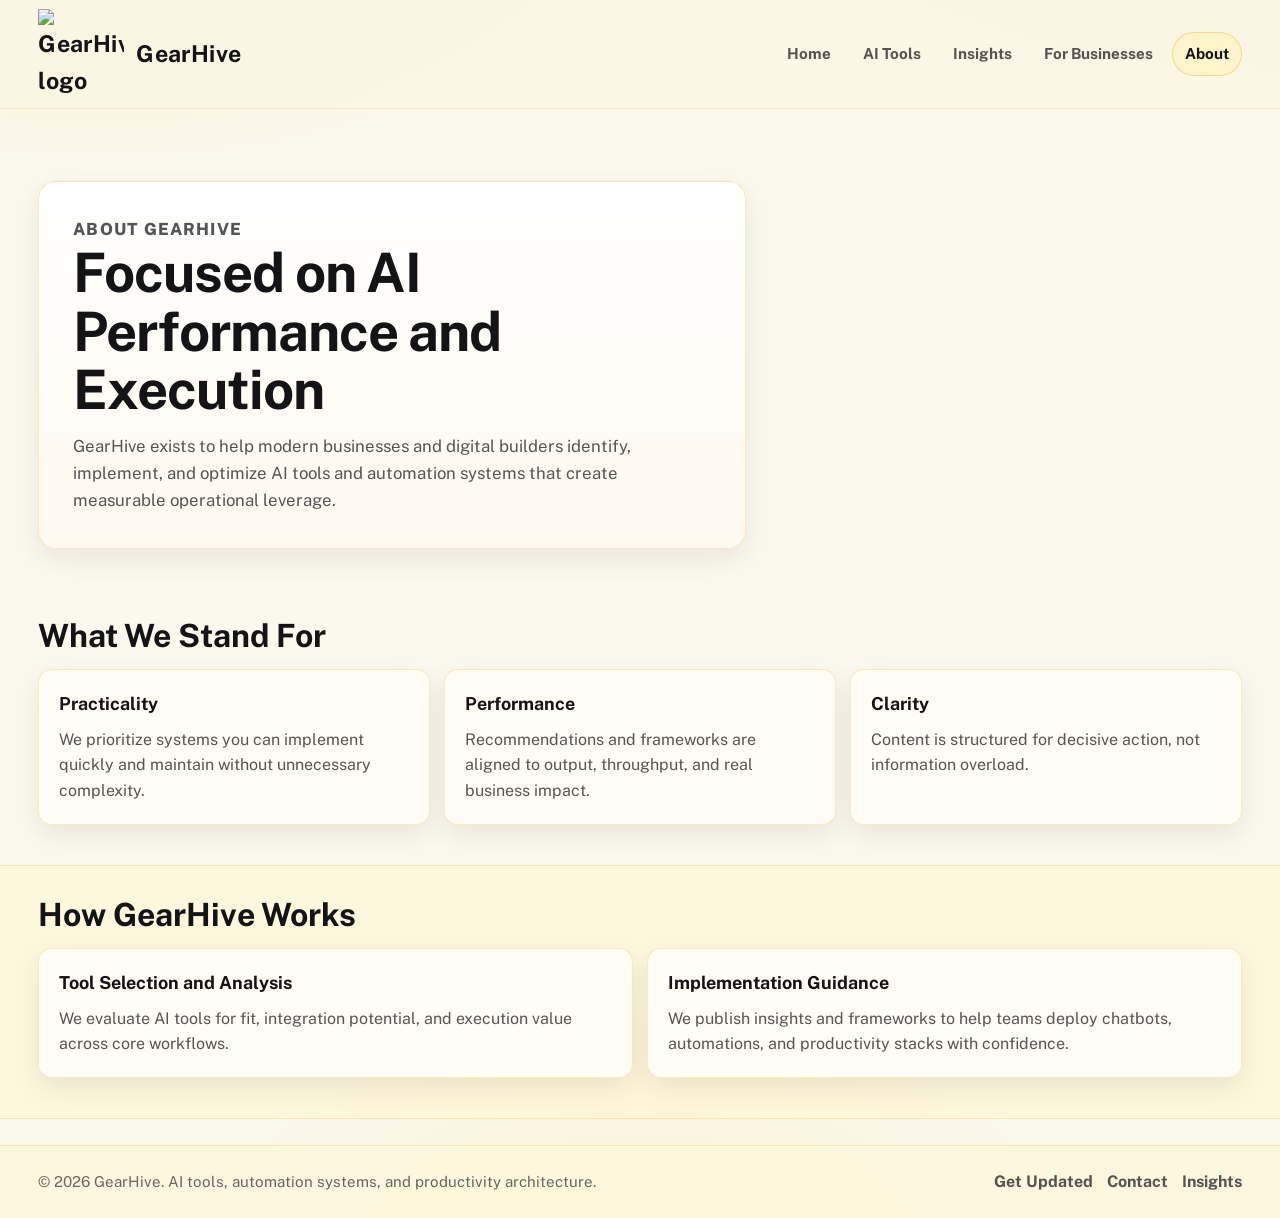
==== about.html @ c4bd98aa "First Publish" ====
<!DOCTYPE html>
<html lang="en">
<head>
  <meta charset="UTF-8">
  <meta name="viewport" content="width=device-width, initial-scale=1.0">
  <title>About | GearHive</title>
  <meta name="description" content="Learn how GearHive helps businesses and digital builders deploy high-performance AI tools, automation systems, and workflow infrastructure.">
  <link rel="stylesheet" href="style.css?v=20260302">
</head>
<body>
  <header class="site-header">
    <div class="container nav-row">
      <a class="brand" href="index.html" aria-label="GearHive home">
        <img src="assets/gearhive-logo.png" alt="GearHive logo">
        <span>GearHive</span>
      </a>
      <nav class="site-nav" aria-label="Primary">
        <a href="index.html">Home</a>
        <a href="accessories.html">AI Tools</a>
        <a href="insights.html">Insights</a>
        <a href="for-businesses.html">For Businesses</a>
        <a href="about.html" aria-current="page">About</a>
      </nav>
    </div>
  </header>

  <main>
    <section class="hero hero-compact">
      <div class="container hero-layout">
        <div class="hero-copy">
          <p class="eyebrow">About GearHive</p>
          <h1>Focused on AI Performance and Execution</h1>
          <p>GearHive exists to help modern businesses and digital builders identify, implement, and optimize AI tools and automation systems that create measurable operational leverage.</p>
        </div>
      </div>
    </section>

    <section class="section">
      <div class="container">
        <h2>What We Stand For</h2>
        <div class="grid grid-3">
          <article class="card">
            <h3>Practicality</h3>
            <p>We prioritize systems you can implement quickly and maintain without unnecessary complexity.</p>
          </article>
          <article class="card">
            <h3>Performance</h3>
            <p>Recommendations and frameworks are aligned to output, throughput, and real business impact.</p>
          </article>
          <article class="card">
            <h3>Clarity</h3>
            <p>Content is structured for decisive action, not information overload.</p>
          </article>
        </div>
      </div>
    </section>

    <section class="section section-muted">
      <div class="container">
        <h2>How GearHive Works</h2>
        <div class="grid grid-2">
          <article class="card">
            <h3>Tool Selection and Analysis</h3>
            <p>We evaluate AI tools for fit, integration potential, and execution value across core workflows.</p>
          </article>
          <article class="card">
            <h3>Implementation Guidance</h3>
            <p>We publish insights and frameworks to help teams deploy chatbots, automations, and productivity stacks with confidence.</p>
          </article>
        </div>
      </div>
    </section>
  </main>

  <footer class="site-footer">
    <div class="container footer-row">
      <p>© 2026 GearHive. AI tools, automation systems, and productivity architecture.</p>
      <div class="footer-links">
        <a href="index.html#join-updates">Get Updated</a>
        <a href="contact.html">Contact</a>
        <a href="insights.html">Insights</a>
      </div>
    </div>
  </footer>
</body>
</html>
---- style.css ----
@import url('https://fonts.googleapis.com/css2?family=Public+Sans:wght@400;500;600;700;800&display=swap');

:root {
  --bg: #fbf8ed;
  --surface: #ffffff;
  --surface-soft: #fff4cc;
  --text: #141316;
  --muted: rgba(20, 19, 22, 0.72);
  --line: rgba(245, 160, 0, 0.20);
  --primary: #ffcf3a;
  --primary-strong: #e79b00;
  --ring: rgba(255, 210, 74, 0.24);
  --radius: 14px;
  --shadow-sm: 0 10px 28px rgba(20, 19, 22, 0.08);
  --shadow-md: 0 16px 36px rgba(20, 19, 22, 0.10);
}

* {
  box-sizing: border-box;
}

html,
body {
  margin: 0;
  padding: 0;
}

body {
  font-family: 'Public Sans', 'Segoe UI', sans-serif;
  color: var(--text);
  background:
    radial-gradient(980px 580px at 8% -15%, rgba(255, 210, 74, 0.38), transparent 60%),
    radial-gradient(920px 540px at 98% -20%, rgba(245, 160, 0, 0.22), transparent 62%),
    radial-gradient(720px 440px at 50% 105%, rgba(255, 210, 74, 0.16), transparent 64%),
    var(--bg);
  line-height: 1.6;
  cursor: url("assets/bee-cursor.svg") 6 6, auto;
}

body.modal-open {
  overflow: hidden;
}

a,
button,
.button,
input[type='button'],
input[type='submit'],
input[type='reset'],
[role='button'] {
  cursor: url("assets/bee-cursor-hover.svg") 6 6, pointer;
}

a {
  color: inherit;
  text-decoration: none;
}

a:hover {
  text-decoration: underline;
}

.container {
  width: 100%;
  max-width: none;
  margin: 0;
  padding-inline: clamp(20px, 3vw, 52px);
}

.site-header {
  position: sticky;
  top: 0;
  z-index: 12;
  backdrop-filter: blur(8px);
  background: rgba(251, 246, 229, 0.90);
  border-bottom: 1px solid var(--line);
}

.nav-row {
  display: flex;
  align-items: center;
  justify-content: space-between;
  gap: 16px;
  min-height: 108px;
}

.brand {
  display: inline-flex;
  align-items: center;
  gap: 12px;
  font-family: 'Public Sans', 'Segoe UI', sans-serif;
  font-weight: 700;
  font-size: 1.45rem;
  letter-spacing: 0.2px;
}

.brand img {
  width: 86px;
  height: auto;
  display: block;
}

.site-nav {
  display: flex;
  align-items: center;
  gap: 6px;
  flex-wrap: wrap;
  justify-content: flex-end;
}

.site-nav a {
  padding: 9px 12px;
  border-radius: 999px;
  color: var(--muted);
  font-weight: 700;
  font-size: 0.95rem;
  border: 1px solid transparent;
}

.site-nav a:hover,
.site-nav a[aria-current='page'] {
  text-decoration: none;
  color: var(--text);
  background: var(--surface-soft);
  border-color: rgba(245, 160, 0, 0.34);
}

.hero {
  padding: 84px 0 46px;
}

.hero-compact {
  padding-top: 72px;
}

.hero-layout {
  display: grid;
  grid-template-columns: minmax(0, 1.2fr) minmax(0, 0.8fr);
  gap: 24px;
  align-items: stretch;
}

.hero-layout-single {
  grid-template-columns: minmax(0, 1fr);
}

.hero-copy {
  background: linear-gradient(180deg, #ffffff 0%, #fffaf0 100%);
  border: 1px solid rgba(245, 160, 0, 0.24);
  border-radius: calc(var(--radius) + 4px);
  padding: 34px;
  box-shadow: var(--shadow-sm);
}

.eyebrow {
  margin: 0 0 10px;
  font-weight: 800;
  font-size: 0.78rem;
  letter-spacing: 1.1px;
  text-transform: uppercase;
  color: #7a4f00;
}

.hero h1 {
  margin: 0 0 14px;
  font-family: 'Public Sans', 'Segoe UI', sans-serif;
  font-size: clamp(2rem, 4.8vw, 3.4rem);
  line-height: 1.08;
  letter-spacing: -0.02em;
}

.hero p {
  margin: 0;
  color: var(--muted);
  font-size: 1.05rem;
}

.hero-panel {
  background: linear-gradient(165deg, #fff9e5 0%, #ffecaa 100%);
  border: 1px solid rgba(245, 160, 0, 0.34);
  border-radius: calc(var(--radius) + 4px);
  padding: 28px;
  box-shadow: var(--shadow-sm);
}

.hero-panel h2 {
  margin: 0 0 12px;
  font-family: 'Public Sans', 'Segoe UI', sans-serif;
  font-size: 1.2rem;
}

.hero-panel ul {
  margin: 0;
  padding: 0;
  list-style: none;
  display: grid;
  gap: 10px;
}

.hero-panel li {
  color: var(--muted);
  position: relative;
  padding-left: 16px;
}

.hero-panel li::before {
  content: '';
  position: absolute;
  left: 0;
  top: 10px;
  width: 8px;
  height: 8px;
  border-radius: 50%;
  background: var(--primary);
}

.hero-actions {
  display: flex;
  gap: 10px;
  margin-top: 20px;
  flex-wrap: wrap;
}

.button {
  display: inline-flex;
  align-items: center;
  justify-content: center;
  padding: 11px 16px;
  border-radius: 11px;
  font-weight: 800;
  border: 1px solid transparent;
}

.button:hover {
  text-decoration: none;
}

.button-primary {
  background: var(--primary);
  color: #1a1200;
  box-shadow: var(--shadow-sm);
}

.button-primary:hover {
  background: var(--primary-strong);
  color: #1a1200;
}

.button-secondary {
  background: #fffaf0;
  color: var(--text);
  border-color: rgba(245, 160, 0, 0.30);
}

.email-modal {
  position: fixed;
  inset: 0;
  z-index: 30;
  display: none;
  align-items: center;
  justify-content: center;
  padding: 20px;
  background: rgba(0, 0, 0, 0.35);
}

.email-modal.show {
  display: flex;
}

.modal-card {
  width: min(560px, 100%);
  background: linear-gradient(180deg, #fffdf6 0%, #fff5d7 100%);
  border: 1px solid rgba(245, 160, 0, 0.34);
  border-radius: calc(var(--radius) + 6px);
  padding: 24px;
  position: relative;
  box-shadow: var(--shadow-md);
}

.modal-card h2 {
  margin: 0 0 10px;
  font-size: clamp(1.45rem, 2.6vw, 1.9rem);
  line-height: 1.15;
}

.modal-copy {
  margin: 0 0 14px;
  color: var(--muted);
}

.modal-close {
  position: absolute;
  top: 10px;
  right: 10px;
  width: 34px;
  height: 34px;
  border: 1px solid rgba(245, 160, 0, 0.3);
  border-radius: 50%;
  background: #fff7df;
  color: rgba(20, 19, 22, 0.75);
  font-size: 1.1rem;
  font-weight: 700;
}

.email-capture-form label {
  display: block;
  margin-bottom: 6px;
  font-weight: 700;
  font-size: 0.94rem;
}

.email-row {
  display: flex;
  gap: 10px;
}

.email-row input {
  flex: 1;
  min-height: 44px;
  border: 1px solid rgba(245, 160, 0, 0.3);
  border-radius: 11px;
  padding: 10px 12px;
  font: inherit;
  color: var(--text);
  background: #fffdf8;
}

.email-row input:focus {
  outline: 2px solid var(--ring);
  border-color: rgba(245, 160, 0, 0.45);
}

.email-note {
  min-height: 20px;
  margin: 8px 0 0;
  font-size: 0.9rem;
  color: rgba(20, 19, 22, 0.75);
}

.section {
  padding: 22px 0 40px;
}

.section-muted {
  padding-top: 30px;
  background: rgba(255, 243, 194, 0.38);
  border-top: 1px solid rgba(245, 160, 0, 0.18);
  border-bottom: 1px solid rgba(245, 160, 0, 0.18);
}

.section h2 {
  margin: 0 0 14px;
  font-family: 'Public Sans', 'Segoe UI', sans-serif;
  font-size: clamp(1.4rem, 2.5vw, 2rem);
  line-height: 1.2;
}

.section-intro {
  margin: 0 0 16px;
  color: var(--muted);
  max-width: 70ch;
}

.quick-note {
  margin-top: 12px;
  display: inline-block;
  padding: 8px 12px;
  border-radius: 10px;
  background: rgba(255, 236, 170, 0.48);
  border: 1px solid rgba(245, 160, 0, 0.3);
  font-size: 0.92rem;
  color: rgba(20, 19, 22, 0.86);
}

.grid {
  display: grid;
  gap: 14px;
}

.grid-2 {
  grid-template-columns: repeat(2, minmax(0, 1fr));
}

.grid-3 {
  grid-template-columns: repeat(3, minmax(0, 1fr));
}

.card {
  background: #fffdf6;
  border: 1px solid rgba(245, 160, 0, 0.22);
  border-radius: var(--radius);
  padding: 20px;
  box-shadow: var(--shadow-sm);
}

.decision-grid {
  display: grid;
  grid-template-columns: repeat(3, minmax(0, 1fr));
  gap: 12px;
}

.decision-card h3 {
  margin: 0 0 6px;
}

.decision-card p {
  margin: 0 0 12px;
}

.decision-card .button {
  width: 100%;
}

.card h3 {
  margin: 0 0 8px;
  font-family: 'Public Sans', 'Segoe UI', sans-serif;
  font-size: 1.12rem;
}

.card p {
  margin: 0;
  color: var(--muted);
}

.publication-grid {
  display: grid;
  grid-template-columns: repeat(2, minmax(0, 1fr));
  gap: 14px;
}

.publication-card {
  display: flex;
  flex-direction: column;
  gap: 10px;
}

.publication-card h3 {
  margin: 0;
  font-size: 1.1rem;
  line-height: 1.35;
}

.publication-meta {
  margin: 0;
  font-size: 0.82rem;
  font-weight: 700;
  letter-spacing: 0.02em;
  text-transform: uppercase;
  color: rgba(20, 19, 22, 0.62);
}

.tag-list {
  display: flex;
  flex-wrap: wrap;
  gap: 8px;
  margin-top: 2px;
}

.tag {
  display: inline-flex;
  align-items: center;
  min-height: 28px;
  padding: 4px 10px;
  border-radius: 999px;
  border: 1px solid rgba(245, 160, 0, 0.28);
  background: #fff8e2;
  color: rgba(20, 19, 22, 0.84);
  font-size: 0.8rem;
  font-weight: 700;
  letter-spacing: 0.01em;
}

.muted {
  margin-top: 8px;
  font-size: 0.93rem;
  color: rgba(20, 19, 22, 0.64);
}

.contact-line {
  margin-top: 14px;
}

.site-footer {
  margin-top: 26px;
  border-top: 1px solid var(--line);
  background: rgba(255, 247, 223, 0.88);
}

.footer-row {
  display: flex;
  align-items: center;
  justify-content: space-between;
  gap: 14px;
  min-height: 72px;
}

.footer-row p {
  margin: 0;
  color: rgba(20, 19, 22, 0.64);
  font-size: 0.94rem;
}

.footer-links {
  display: flex;
  align-items: center;
  gap: 14px;
}

.footer-links a {
  color: var(--muted);
  font-weight: 700;
}

@media (max-width: 980px) {
  .hero-layout,
  .grid-3,
  .decision-grid,
  .publication-grid {
    grid-template-columns: 1fr;
  }

  .grid-2 {
    grid-template-columns: 1fr;
  }

  .hero {
    padding-top: 56px;
  }
}

@media (max-width: 760px) {
  .nav-row {
    min-height: auto;
    padding: 14px 0;
    flex-direction: column;
    align-items: flex-start;
  }

  .site-nav {
    justify-content: flex-start;
  }

  .hero-copy,
  .hero-panel {
    padding: 24px;
  }

  .email-row {
    flex-direction: column;
  }

  .brand {
    font-size: 1.28rem;
  }

  .brand img {
    width: 74px;
  }

  .footer-row {
    min-height: auto;
    padding: 16px 0;
    flex-direction: column;
    align-items: flex-start;
  }
}
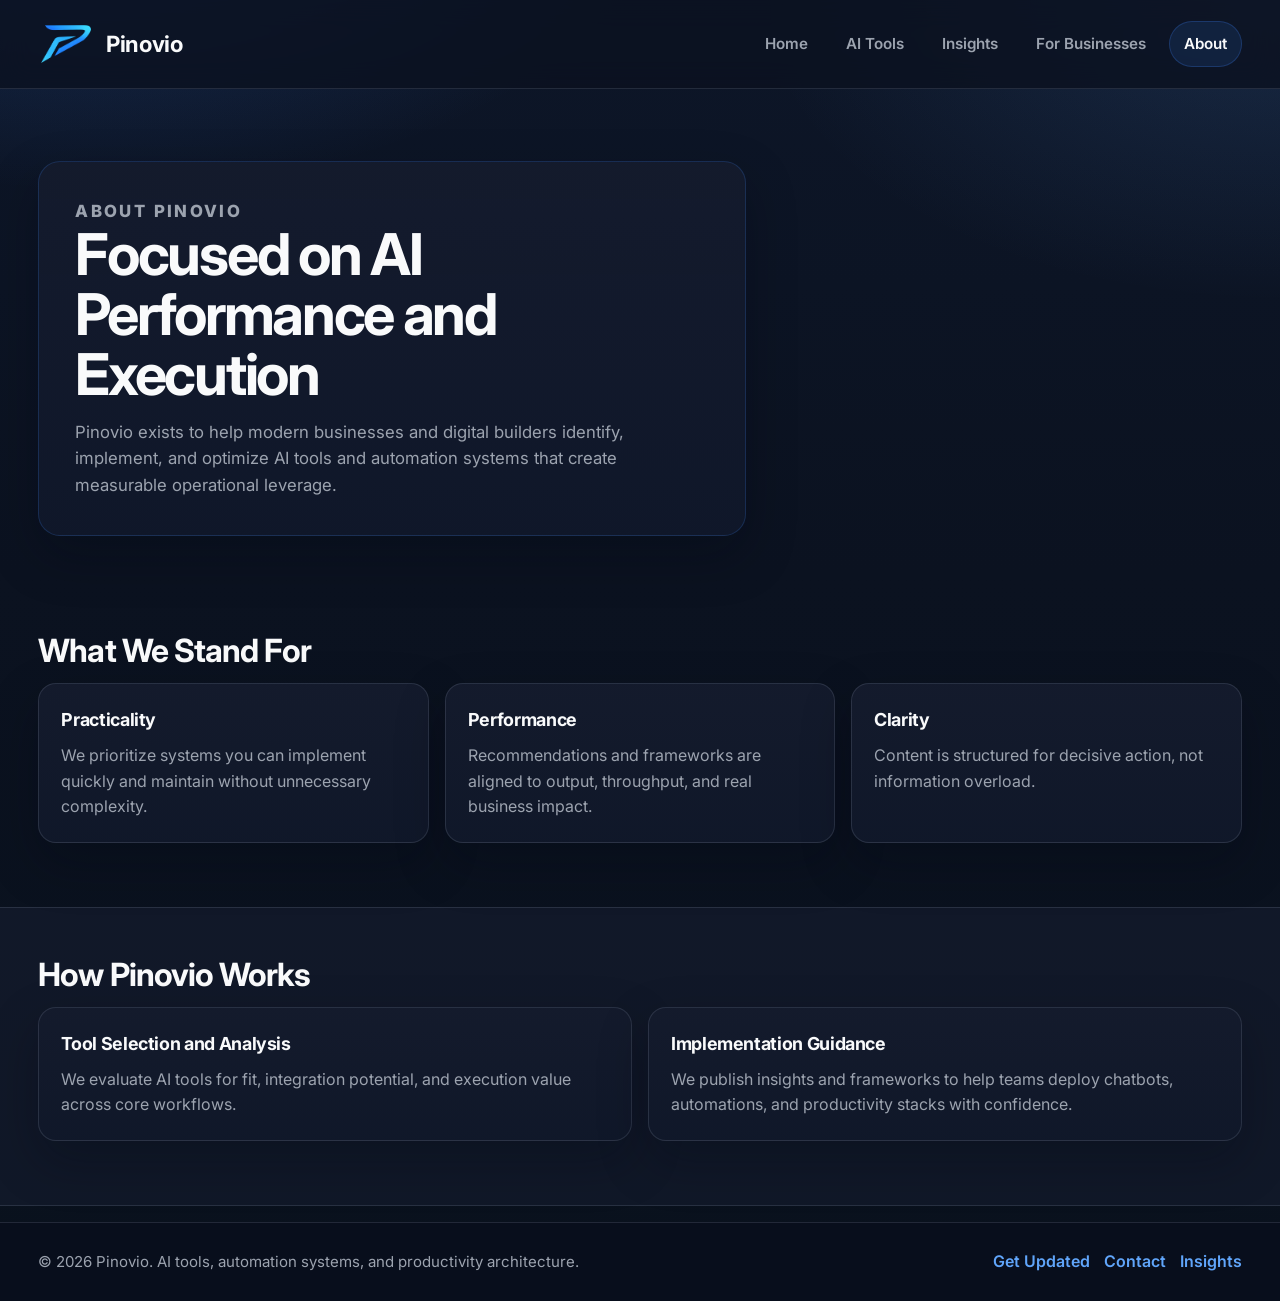
==== commit 9486f53b: "Change to Pinovio" ====
--- a/about.html
+++ b/about.html
@@ -3,16 +3,16 @@
 <head>
   <meta charset="UTF-8">
   <meta name="viewport" content="width=device-width, initial-scale=1.0">
-  <title>About | GearHive</title>
-  <meta name="description" content="Learn how GearHive helps businesses and digital builders deploy high-performance AI tools, automation systems, and workflow infrastructure.">
-  <link rel="stylesheet" href="style.css?v=20260302">
+  <title>About | Pinovio</title>
+  <meta name="description" content="Learn how Pinovio helps businesses and digital builders deploy high-performance AI tools, automation systems, and workflow infrastructure.">
+  <link rel="stylesheet" href="style.css?v=20260309">
 </head>
 <body>
   <header class="site-header">
     <div class="container nav-row">
-      <a class="brand" href="index.html" aria-label="GearHive home">
-        <img src="assets/gearhive-logo.png" alt="GearHive logo">
-        <span>GearHive</span>
+      <a class="brand" href="index.html" aria-label="Pinovio home">
+        <img src="assets/pinovio-logo-header.png" alt="Pinovio logo">
+        <span>Pinovio</span>
       </a>
       <nav class="site-nav" aria-label="Primary">
         <a href="index.html">Home</a>
@@ -28,9 +28,9 @@
     <section class="hero hero-compact">
       <div class="container hero-layout">
         <div class="hero-copy">
-          <p class="eyebrow">About GearHive</p>
+          <p class="eyebrow">About Pinovio</p>
           <h1>Focused on AI Performance and Execution</h1>
-          <p>GearHive exists to help modern businesses and digital builders identify, implement, and optimize AI tools and automation systems that create measurable operational leverage.</p>
+          <p>Pinovio exists to help modern businesses and digital builders identify, implement, and optimize AI tools and automation systems that create measurable operational leverage.</p>
         </div>
       </div>
     </section>
@@ -57,7 +57,7 @@
 
     <section class="section section-muted">
       <div class="container">
-        <h2>How GearHive Works</h2>
+        <h2>How Pinovio Works</h2>
         <div class="grid grid-2">
           <article class="card">
             <h3>Tool Selection and Analysis</h3>
@@ -74,7 +74,7 @@
 
   <footer class="site-footer">
     <div class="container footer-row">
-      <p>© 2026 GearHive. AI tools, automation systems, and productivity architecture.</p>
+      <p>© 2026 Pinovio. AI tools, automation systems, and productivity architecture.</p>
       <div class="footer-links">
         <a href="index.html#join-updates">Get Updated</a>
         <a href="contact.html">Contact</a>
--- a/style.css
+++ b/style.css
@@ -1,18 +1,20 @@
-@import url('https://fonts.googleapis.com/css2?family=Public+Sans:wght@400;500;600;700;800&display=swap');
+@import url('https://fonts.googleapis.com/css2?family=Inter:wght@400;500;600;700;800&display=swap');
 
 :root {
-  --bg: #fbf8ed;
-  --surface: #ffffff;
-  --surface-soft: #fff4cc;
-  --text: #141316;
-  --muted: rgba(20, 19, 22, 0.72);
-  --line: rgba(245, 160, 0, 0.20);
-  --primary: #ffcf3a;
-  --primary-strong: #e79b00;
-  --ring: rgba(255, 210, 74, 0.24);
-  --radius: 14px;
-  --shadow-sm: 0 10px 28px rgba(20, 19, 22, 0.08);
-  --shadow-md: 0 16px 36px rgba(20, 19, 22, 0.10);
+  --bg: #0b1220;
+  --surface: #141b2d;
+  --surface-alt: #10182a;
+  --surface-soft: rgba(59, 130, 246, 0.12);
+  --text: #f9fafb;
+  --muted: #9ca3af;
+  --line: rgba(148, 163, 184, 0.18);
+  --accent: #3b82f6;
+  --accent-strong: #60a5fa;
+  --accent-deep: #2563eb;
+  --ring: rgba(59, 130, 246, 0.32);
+  --radius: 18px;
+  --shadow-sm: 0 20px 50px rgba(3, 7, 18, 0.28);
+  --shadow-md: 0 28px 68px rgba(3, 7, 18, 0.38);
 }
 
 * {
@@ -26,53 +28,58 @@
 }
 
 body {
-  font-family: 'Public Sans', 'Segoe UI', sans-serif;
+  font-family: 'Inter', 'Segoe UI', sans-serif;
   color: var(--text);
   background:
-    radial-gradient(980px 580px at 8% -15%, rgba(255, 210, 74, 0.38), transparent 60%),
-    radial-gradient(920px 540px at 98% -20%, rgba(245, 160, 0, 0.22), transparent 62%),
-    radial-gradient(720px 440px at 50% 105%, rgba(255, 210, 74, 0.16), transparent 64%),
-    var(--bg);
+    radial-gradient(980px 580px at 8% -12%, rgba(59, 130, 246, 0.26), transparent 60%),
+    radial-gradient(900px 520px at 100% 0%, rgba(96, 165, 250, 0.14), transparent 58%),
+    linear-gradient(180deg, #0d1628 0%, #0b1220 44%, #09111d 100%);
   line-height: 1.6;
-  cursor: url("assets/bee-cursor.svg") 6 6, auto;
+  color-scheme: dark;
 }
 
 body.modal-open {
   overflow: hidden;
 }
 
-a,
+::selection {
+  background: rgba(59, 130, 246, 0.28);
+  color: var(--text);
+}
+
+a {
+  color: var(--accent);
+  text-decoration: none;
+  transition: color 0.18s ease, background-color 0.18s ease, border-color 0.18s ease, transform 0.18s ease, box-shadow 0.18s ease;
+}
+
+a:hover {
+  color: var(--accent-strong);
+  text-decoration: none;
+}
+
 button,
 .button,
 input[type='button'],
 input[type='submit'],
 input[type='reset'],
 [role='button'] {
-  cursor: url("assets/bee-cursor-hover.svg") 6 6, pointer;
-}
-
-a {
-  color: inherit;
-  text-decoration: none;
-}
-
-a:hover {
-  text-decoration: underline;
+  cursor: pointer;
 }
 
 .container {
   width: 100%;
   max-width: none;
   margin: 0;
-  padding-inline: clamp(20px, 3vw, 52px);
+  padding-inline: clamp(20px, 3vw, 48px);
 }
 
 .site-header {
   position: sticky;
   top: 0;
   z-index: 12;
-  backdrop-filter: blur(8px);
-  background: rgba(251, 246, 229, 0.90);
+  backdrop-filter: blur(14px);
+  background: rgba(11, 18, 32, 0.82);
   border-bottom: 1px solid var(--line);
 }
 
@@ -81,52 +88,53 @@
   align-items: center;
   justify-content: space-between;
   gap: 16px;
-  min-height: 108px;
+  min-height: 88px;
 }
 
 .brand {
   display: inline-flex;
   align-items: center;
   gap: 12px;
-  font-family: 'Public Sans', 'Segoe UI', sans-serif;
+  font-family: 'Inter', 'Segoe UI', sans-serif;
   font-weight: 700;
-  font-size: 1.45rem;
-  letter-spacing: 0.2px;
+  font-size: 1.4rem;
+  letter-spacing: -0.02em;
+  color: var(--text);
 }
 
 .brand img {
-  width: 86px;
+  width: 56px;
   height: auto;
   display: block;
+  filter: none;
 }
 
 .site-nav {
   display: flex;
   align-items: center;
-  gap: 6px;
+  gap: 8px;
   flex-wrap: wrap;
   justify-content: flex-end;
 }
 
 .site-nav a {
-  padding: 9px 12px;
+  padding: 10px 14px;
   border-radius: 999px;
   color: var(--muted);
-  font-weight: 700;
+  font-weight: 600;
   font-size: 0.95rem;
   border: 1px solid transparent;
 }
 
 .site-nav a:hover,
 .site-nav a[aria-current='page'] {
-  text-decoration: none;
   color: var(--text);
   background: var(--surface-soft);
-  border-color: rgba(245, 160, 0, 0.34);
+  border-color: rgba(59, 130, 246, 0.24);
 }
 
 .hero {
-  padding: 84px 0 46px;
+  padding: 96px 0 56px;
 }
 
 .hero-compact {
@@ -145,28 +153,29 @@
 }
 
 .hero-copy {
-  background: linear-gradient(180deg, #ffffff 0%, #fffaf0 100%);
-  border: 1px solid rgba(245, 160, 0, 0.24);
+  background:
+    linear-gradient(180deg, rgba(20, 27, 45, 0.98) 0%, rgba(16, 24, 42, 0.96) 100%);
+  border: 1px solid rgba(59, 130, 246, 0.2);
   border-radius: calc(var(--radius) + 4px);
-  padding: 34px;
+  padding: 36px;
   box-shadow: var(--shadow-sm);
 }
 
 .eyebrow {
-  margin: 0 0 10px;
+  margin: 0 0 12px;
   font-weight: 800;
   font-size: 0.78rem;
-  letter-spacing: 1.1px;
+  letter-spacing: 0.14em;
   text-transform: uppercase;
-  color: #7a4f00;
+  color: var(--accent-strong);
 }
 
 .hero h1 {
   margin: 0 0 14px;
-  font-family: 'Public Sans', 'Segoe UI', sans-serif;
-  font-size: clamp(2rem, 4.8vw, 3.4rem);
-  line-height: 1.08;
-  letter-spacing: -0.02em;
+  font-family: 'Inter', 'Segoe UI', sans-serif;
+  font-size: clamp(2.2rem, 4.8vw, 3.6rem);
+  line-height: 1.04;
+  letter-spacing: -0.04em;
 }
 
 .hero p {
@@ -176,8 +185,9 @@
 }
 
 .hero-panel {
-  background: linear-gradient(165deg, #fff9e5 0%, #ffecaa 100%);
-  border: 1px solid rgba(245, 160, 0, 0.34);
+  background:
+    linear-gradient(180deg, rgba(20, 27, 45, 0.94) 0%, rgba(16, 24, 42, 0.94) 100%);
+  border: 1px solid rgba(59, 130, 246, 0.18);
   border-radius: calc(var(--radius) + 4px);
   padding: 28px;
   box-shadow: var(--shadow-sm);
@@ -185,7 +195,7 @@
 
 .hero-panel h2 {
   margin: 0 0 12px;
-  font-family: 'Public Sans', 'Segoe UI', sans-serif;
+  font-family: 'Inter', 'Segoe UI', sans-serif;
   font-size: 1.2rem;
 }
 
@@ -200,7 +210,7 @@
 .hero-panel li {
   color: var(--muted);
   position: relative;
-  padding-left: 16px;
+  padding-left: 18px;
 }
 
 .hero-panel li::before {
@@ -211,13 +221,14 @@
   width: 8px;
   height: 8px;
   border-radius: 50%;
-  background: var(--primary);
+  background: var(--accent);
+  box-shadow: 0 0 0 6px rgba(59, 130, 246, 0.12);
 }
 
 .hero-actions {
   display: flex;
-  gap: 10px;
-  margin-top: 20px;
+  gap: 12px;
+  margin-top: 24px;
   flex-wrap: wrap;
 }
 
@@ -225,31 +236,40 @@
   display: inline-flex;
   align-items: center;
   justify-content: center;
-  padding: 11px 16px;
-  border-radius: 11px;
-  font-weight: 800;
+  padding: 12px 18px;
+  border-radius: 12px;
+  font-weight: 700;
   border: 1px solid transparent;
+  transition: transform 0.18s ease, box-shadow 0.18s ease, background-color 0.18s ease, border-color 0.18s ease, color 0.18s ease;
 }
 
 .button:hover {
   text-decoration: none;
+  transform: translateY(-1px);
 }
 
 .button-primary {
-  background: var(--primary);
-  color: #1a1200;
-  box-shadow: var(--shadow-sm);
+  background: var(--accent);
+  color: #f8fbff;
+  box-shadow: 0 16px 32px rgba(37, 99, 235, 0.26);
 }
 
 .button-primary:hover {
-  background: var(--primary-strong);
-  color: #1a1200;
+  background: var(--accent-deep);
+  color: #f8fbff;
+  box-shadow: 0 20px 40px rgba(37, 99, 235, 0.3);
 }
 
 .button-secondary {
-  background: #fffaf0;
-  color: var(--text);
-  border-color: rgba(245, 160, 0, 0.30);
+  background: rgba(59, 130, 246, 0.08);
+  color: var(--text);
+  border-color: rgba(59, 130, 246, 0.24);
+}
+
+.button-secondary:hover {
+  background: rgba(59, 130, 246, 0.16);
+  color: var(--text);
+  border-color: rgba(96, 165, 250, 0.34);
 }
 
 .email-modal {
@@ -260,7 +280,7 @@
   align-items: center;
   justify-content: center;
   padding: 20px;
-  background: rgba(0, 0, 0, 0.35);
+  background: rgba(2, 6, 23, 0.72);
 }
 
 .email-modal.show {
@@ -269,8 +289,8 @@
 
 .modal-card {
   width: min(560px, 100%);
-  background: linear-gradient(180deg, #fffdf6 0%, #fff5d7 100%);
-  border: 1px solid rgba(245, 160, 0, 0.34);
+  background: linear-gradient(180deg, rgba(20, 27, 45, 1) 0%, rgba(16, 24, 42, 1) 100%);
+  border: 1px solid rgba(59, 130, 246, 0.22);
   border-radius: calc(var(--radius) + 6px);
   padding: 24px;
   position: relative;
@@ -294,10 +314,10 @@
   right: 10px;
   width: 34px;
   height: 34px;
-  border: 1px solid rgba(245, 160, 0, 0.3);
+  border: 1px solid var(--line);
   border-radius: 50%;
-  background: #fff7df;
-  color: rgba(20, 19, 22, 0.75);
+  background: var(--surface-alt);
+  color: var(--text);
   font-size: 1.1rem;
   font-weight: 700;
 }
@@ -305,7 +325,7 @@
 .email-capture-form label {
   display: block;
   margin-bottom: 6px;
-  font-weight: 700;
+  font-weight: 600;
   font-size: 0.94rem;
 }
 
@@ -316,65 +336,70 @@
 
 .email-row input {
   flex: 1;
-  min-height: 44px;
-  border: 1px solid rgba(245, 160, 0, 0.3);
-  border-radius: 11px;
+  min-height: 46px;
+  border: 1px solid var(--line);
+  border-radius: 12px;
   padding: 10px 12px;
   font: inherit;
   color: var(--text);
-  background: #fffdf8;
+  background: rgba(11, 18, 32, 0.88);
+}
+
+.email-row input::placeholder {
+  color: var(--muted);
 }
 
 .email-row input:focus {
   outline: 2px solid var(--ring);
-  border-color: rgba(245, 160, 0, 0.45);
+  border-color: rgba(96, 165, 250, 0.38);
 }
 
 .email-note {
   min-height: 20px;
   margin: 8px 0 0;
   font-size: 0.9rem;
-  color: rgba(20, 19, 22, 0.75);
+  color: var(--muted);
 }
 
 .section {
-  padding: 22px 0 40px;
+  padding: 40px 0 64px;
 }
 
 .section-muted {
-  padding-top: 30px;
-  background: rgba(255, 243, 194, 0.38);
-  border-top: 1px solid rgba(245, 160, 0, 0.18);
-  border-bottom: 1px solid rgba(245, 160, 0, 0.18);
+  padding-top: 48px;
+  background: rgba(20, 27, 45, 0.72);
+  border-top: 1px solid var(--line);
+  border-bottom: 1px solid var(--line);
 }
 
 .section h2 {
   margin: 0 0 14px;
-  font-family: 'Public Sans', 'Segoe UI', sans-serif;
-  font-size: clamp(1.4rem, 2.5vw, 2rem);
-  line-height: 1.2;
+  font-family: 'Inter', 'Segoe UI', sans-serif;
+  font-size: clamp(1.5rem, 2.5vw, 2.05rem);
+  line-height: 1.16;
+  letter-spacing: -0.03em;
 }
 
 .section-intro {
-  margin: 0 0 16px;
+  margin: 0 0 18px;
   color: var(--muted);
   max-width: 70ch;
 }
 
 .quick-note {
-  margin-top: 12px;
+  margin-top: 14px;
   display: inline-block;
-  padding: 8px 12px;
-  border-radius: 10px;
-  background: rgba(255, 236, 170, 0.48);
-  border: 1px solid rgba(245, 160, 0, 0.3);
+  padding: 10px 14px;
+  border-radius: 12px;
+  background: rgba(59, 130, 246, 0.1);
+  border: 1px solid rgba(59, 130, 246, 0.2);
   font-size: 0.92rem;
-  color: rgba(20, 19, 22, 0.86);
+  color: #d7e7ff;
 }
 
 .grid {
   display: grid;
-  gap: 14px;
+  gap: 16px;
 }
 
 .grid-2 {
@@ -386,17 +411,17 @@
 }
 
 .card {
-  background: #fffdf6;
-  border: 1px solid rgba(245, 160, 0, 0.22);
+  background: linear-gradient(180deg, rgba(20, 27, 45, 0.98) 0%, rgba(16, 24, 42, 0.98) 100%);
+  border: 1px solid var(--line);
   border-radius: var(--radius);
-  padding: 20px;
+  padding: 22px;
   box-shadow: var(--shadow-sm);
 }
 
 .decision-grid {
   display: grid;
   grid-template-columns: repeat(3, minmax(0, 1fr));
-  gap: 12px;
+  gap: 14px;
 }
 
 .decision-card h3 {
@@ -404,7 +429,7 @@
 }
 
 .decision-card p {
-  margin: 0 0 12px;
+  margin: 0 0 14px;
 }
 
 .decision-card .button {
@@ -413,8 +438,9 @@
 
 .card h3 {
   margin: 0 0 8px;
-  font-family: 'Public Sans', 'Segoe UI', sans-serif;
+  font-family: 'Inter', 'Segoe UI', sans-serif;
   font-size: 1.12rem;
+  letter-spacing: -0.02em;
 }
 
 .card p {
@@ -425,7 +451,7 @@
 .publication-grid {
   display: grid;
   grid-template-columns: repeat(2, minmax(0, 1fr));
-  gap: 14px;
+  gap: 16px;
 }
 
 .publication-card {
@@ -444,9 +470,9 @@
   margin: 0;
   font-size: 0.82rem;
   font-weight: 700;
-  letter-spacing: 0.02em;
+  letter-spacing: 0.08em;
   text-transform: uppercase;
-  color: rgba(20, 19, 22, 0.62);
+  color: var(--accent-strong);
 }
 
 .tag-list {
@@ -462,9 +488,9 @@
   min-height: 28px;
   padding: 4px 10px;
   border-radius: 999px;
-  border: 1px solid rgba(245, 160, 0, 0.28);
-  background: #fff8e2;
-  color: rgba(20, 19, 22, 0.84);
+  border: 1px solid rgba(59, 130, 246, 0.24);
+  background: rgba(59, 130, 246, 0.1);
+  color: #dbeafe;
   font-size: 0.8rem;
   font-weight: 700;
   letter-spacing: 0.01em;
@@ -473,7 +499,7 @@
 .muted {
   margin-top: 8px;
   font-size: 0.93rem;
-  color: rgba(20, 19, 22, 0.64);
+  color: var(--muted);
 }
 
 .contact-line {
@@ -481,9 +507,9 @@
 }
 
 .site-footer {
-  margin-top: 26px;
+  margin-top: 16px;
   border-top: 1px solid var(--line);
-  background: rgba(255, 247, 223, 0.88);
+  background: rgba(8, 15, 29, 0.92);
 }
 
 .footer-row {
@@ -491,12 +517,12 @@
   align-items: center;
   justify-content: space-between;
   gap: 14px;
-  min-height: 72px;
+  min-height: 78px;
 }
 
 .footer-row p {
   margin: 0;
-  color: rgba(20, 19, 22, 0.64);
+  color: var(--muted);
   font-size: 0.94rem;
 }
 
@@ -507,8 +533,12 @@
 }
 
 .footer-links a {
-  color: var(--muted);
-  font-weight: 700;
+  color: var(--accent-strong);
+  font-weight: 600;
+}
+
+.footer-links a:hover {
+  color: #93c5fd;
 }
 
 @media (max-width: 980px) {
@@ -524,43 +554,44 @@
   }
 
   .hero {
-    padding-top: 56px;
+    padding-top: 64px;
   }
 }
 
 @media (max-width: 760px) {
   .nav-row {
-    min-height: auto;
-    padding: 14px 0;
-    flex-direction: column;
-    align-items: flex-start;
-  }
-
-  .site-nav {
-    justify-content: flex-start;
-  }
-
-  .hero-copy,
-  .hero-panel {
-    padding: 24px;
-  }
-
-  .email-row {
-    flex-direction: column;
-  }
-
-  .brand {
-    font-size: 1.28rem;
-  }
-
-  .brand img {
-    width: 74px;
-  }
-
-  .footer-row {
     min-height: auto;
     padding: 16px 0;
     flex-direction: column;
     align-items: flex-start;
   }
-}
+
+  .site-nav {
+    justify-content: flex-start;
+  }
+
+  .hero-copy,
+  .hero-panel,
+  .card {
+    padding: 22px;
+  }
+
+  .email-row {
+    flex-direction: column;
+  }
+
+  .brand {
+    font-size: 1.24rem;
+  }
+
+  .brand img {
+    width: 48px;
+  }
+
+  .footer-row {
+    min-height: auto;
+    padding: 18px 0;
+    flex-direction: column;
+    align-items: flex-start;
+  }
+}
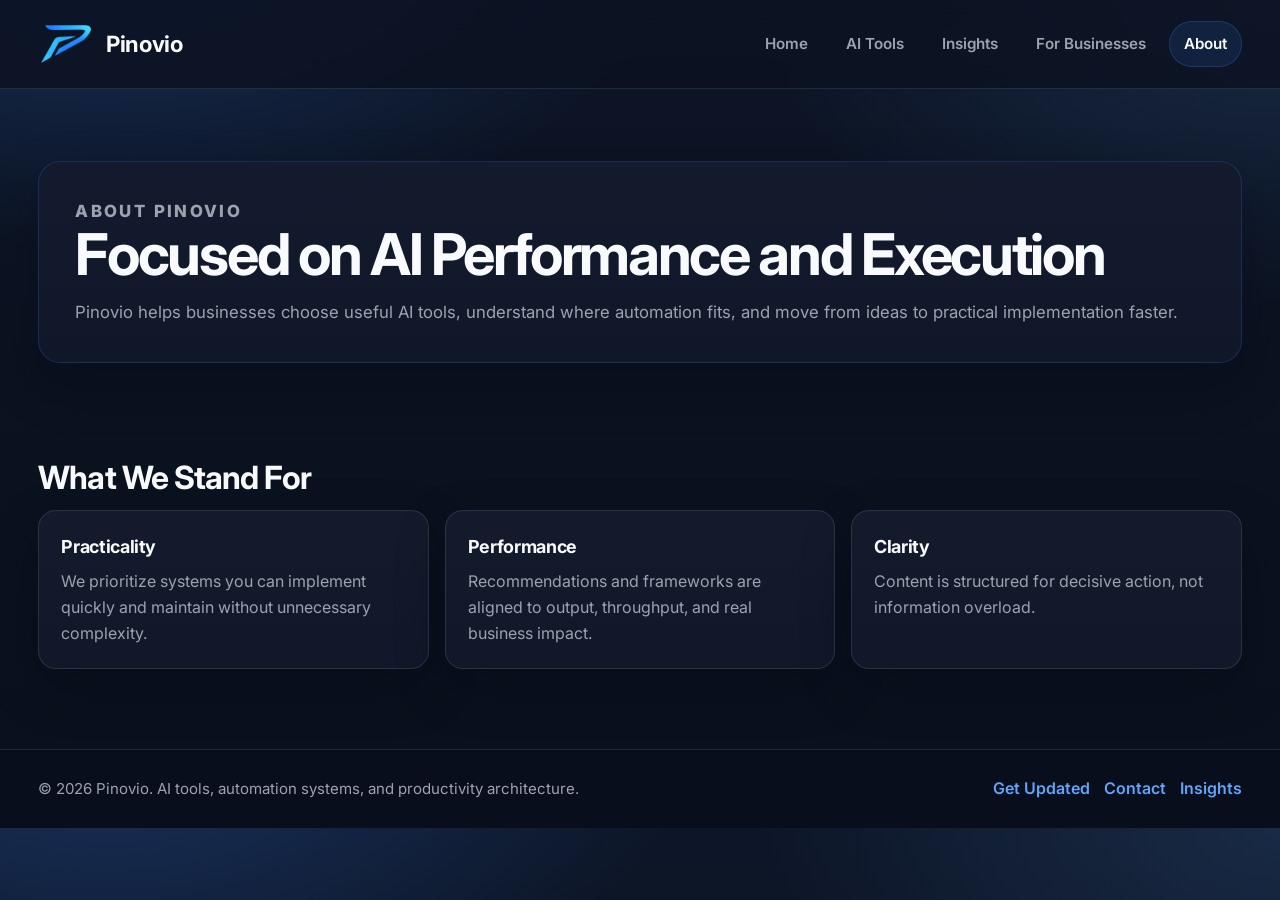
==== commit 4e95a1ae: "page simplification and clean up" ====
--- a/about.html
+++ b/about.html
@@ -30,7 +30,7 @@
         <div class="hero-copy">
           <p class="eyebrow">About Pinovio</p>
           <h1>Focused on AI Performance and Execution</h1>
-          <p>Pinovio exists to help modern businesses and digital builders identify, implement, and optimize AI tools and automation systems that create measurable operational leverage.</p>
+          <p>Pinovio helps businesses choose useful AI tools, understand where automation fits, and move from ideas to practical implementation faster.</p>
         </div>
       </div>
     </section>
@@ -55,21 +55,6 @@
       </div>
     </section>
 
-    <section class="section section-muted">
-      <div class="container">
-        <h2>How Pinovio Works</h2>
-        <div class="grid grid-2">
-          <article class="card">
-            <h3>Tool Selection and Analysis</h3>
-            <p>We evaluate AI tools for fit, integration potential, and execution value across core workflows.</p>
-          </article>
-          <article class="card">
-            <h3>Implementation Guidance</h3>
-            <p>We publish insights and frameworks to help teams deploy chatbots, automations, and productivity stacks with confidence.</p>
-          </article>
-        </div>
-      </div>
-    </section>
   </main>
 
   <footer class="site-footer">
--- a/style.css
+++ b/style.css
@@ -152,6 +152,10 @@
   grid-template-columns: minmax(0, 1fr);
 }
 
+.hero-layout > :only-child {
+  grid-column: 1 / -1;
+}
+
 .hero-copy {
   background:
     linear-gradient(180deg, rgba(20, 27, 45, 0.98) 0%, rgba(16, 24, 42, 0.96) 100%);
@@ -386,17 +390,6 @@
   max-width: 70ch;
 }
 
-.quick-note {
-  margin-top: 14px;
-  display: inline-block;
-  padding: 10px 14px;
-  border-radius: 12px;
-  background: rgba(59, 130, 246, 0.1);
-  border: 1px solid rgba(59, 130, 246, 0.2);
-  font-size: 0.92rem;
-  color: #d7e7ff;
-}
-
 .grid {
   display: grid;
   gap: 16px;
@@ -458,6 +451,73 @@
   display: flex;
   flex-direction: column;
   gap: 10px;
+}
+
+.update-card {
+  display: flex;
+  flex-direction: column;
+  gap: 18px;
+}
+
+.update-card-header {
+  display: flex;
+  align-items: center;
+  justify-content: space-between;
+  gap: 12px;
+}
+
+.update-card-header .publication-meta {
+  margin: 0;
+}
+
+.update-card-header a {
+  color: var(--accent-strong);
+  font-weight: 600;
+}
+
+.update-list {
+  display: grid;
+  gap: 12px;
+}
+
+.update-item {
+  display: flex;
+  flex-direction: column;
+  gap: 4px;
+  padding: 16px;
+  border-radius: 14px;
+  border: 1px solid var(--line);
+  background: rgba(11, 18, 32, 0.42);
+  color: var(--text);
+}
+
+.update-item:hover {
+  border-color: rgba(96, 165, 250, 0.34);
+  background: rgba(59, 130, 246, 0.08);
+  color: var(--text);
+}
+
+.update-item-static:hover {
+  border-color: var(--line);
+  background: rgba(11, 18, 32, 0.42);
+}
+
+.update-title {
+  font-weight: 700;
+  line-height: 1.35;
+}
+
+.update-meta {
+  color: var(--muted);
+  font-size: 0.94rem;
+}
+
+.publication-card a {
+  color: inherit;
+}
+
+.publication-card a:hover {
+  color: var(--accent-strong);
 }
 
 .publication-card h3 {
@@ -502,6 +562,65 @@
   color: var(--muted);
 }
 
+.article-shell {
+  max-width: 920px;
+  margin: 0 auto;
+}
+
+.article-card {
+  padding: clamp(24px, 4vw, 40px);
+}
+
+.article-header-meta {
+  display: flex;
+  flex-wrap: wrap;
+  gap: 10px;
+  margin-bottom: 22px;
+  color: var(--muted);
+  font-size: 0.94rem;
+}
+
+.article-body > :first-child {
+  margin-top: 0;
+}
+
+.article-body h2 {
+  margin: 32px 0 12px;
+  font-size: clamp(1.42rem, 2.5vw, 1.9rem);
+  line-height: 1.2;
+  letter-spacing: -0.03em;
+}
+
+.article-body h3 {
+  margin: 22px 0 8px;
+  font-size: 1.1rem;
+  letter-spacing: -0.02em;
+}
+
+.article-body p,
+.article-body li {
+  color: var(--muted);
+  font-size: 1rem;
+}
+
+.article-body p {
+  margin: 0 0 16px;
+}
+
+.article-body ul,
+.article-body ol {
+  margin: 0 0 18px;
+  padding-left: 22px;
+}
+
+.article-body li + li {
+  margin-top: 10px;
+}
+
+.article-body strong {
+  color: var(--text);
+}
+
 .contact-line {
   margin-top: 14px;
 }
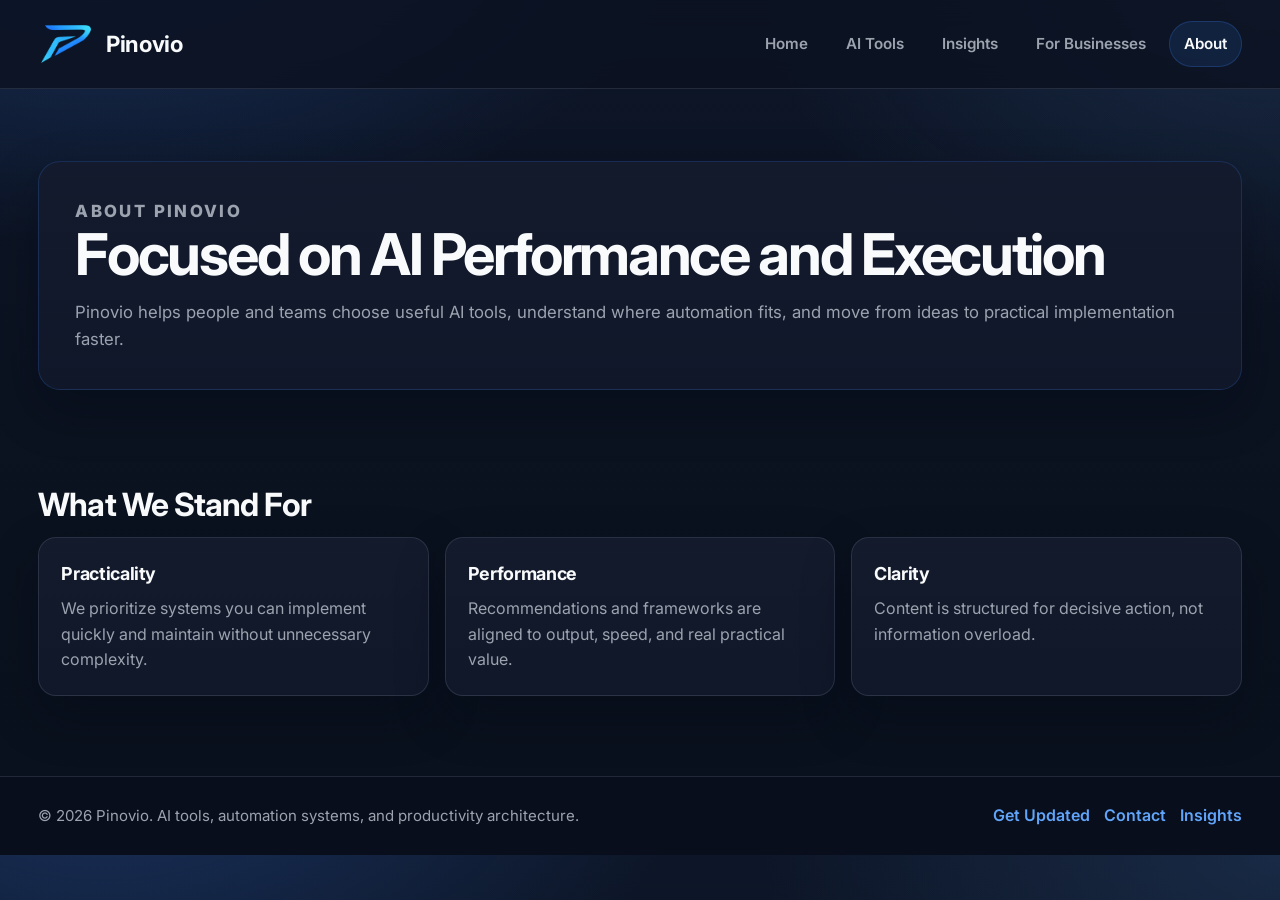
==== commit dfbe866f: "small description tweaks to take out businsess focus" ====
--- a/about.html
+++ b/about.html
@@ -4,7 +4,7 @@
   <meta charset="UTF-8">
   <meta name="viewport" content="width=device-width, initial-scale=1.0">
   <title>About | Pinovio</title>
-  <meta name="description" content="Learn how Pinovio helps businesses and digital builders deploy high-performance AI tools, automation systems, and workflow infrastructure.">
+  <meta name="description" content="Learn how Pinovio helps people and teams use AI tools, automation systems, and workflow infrastructure more effectively.">
   <link rel="stylesheet" href="style.css?v=20260309">
 </head>
 <body>
@@ -30,7 +30,7 @@
         <div class="hero-copy">
           <p class="eyebrow">About Pinovio</p>
           <h1>Focused on AI Performance and Execution</h1>
-          <p>Pinovio helps businesses choose useful AI tools, understand where automation fits, and move from ideas to practical implementation faster.</p>
+          <p>Pinovio helps people and teams choose useful AI tools, understand where automation fits, and move from ideas to practical implementation faster.</p>
         </div>
       </div>
     </section>
@@ -45,7 +45,7 @@
           </article>
           <article class="card">
             <h3>Performance</h3>
-            <p>Recommendations and frameworks are aligned to output, throughput, and real business impact.</p>
+            <p>Recommendations and frameworks are aligned to output, speed, and real practical value.</p>
           </article>
           <article class="card">
             <h3>Clarity</h3>
